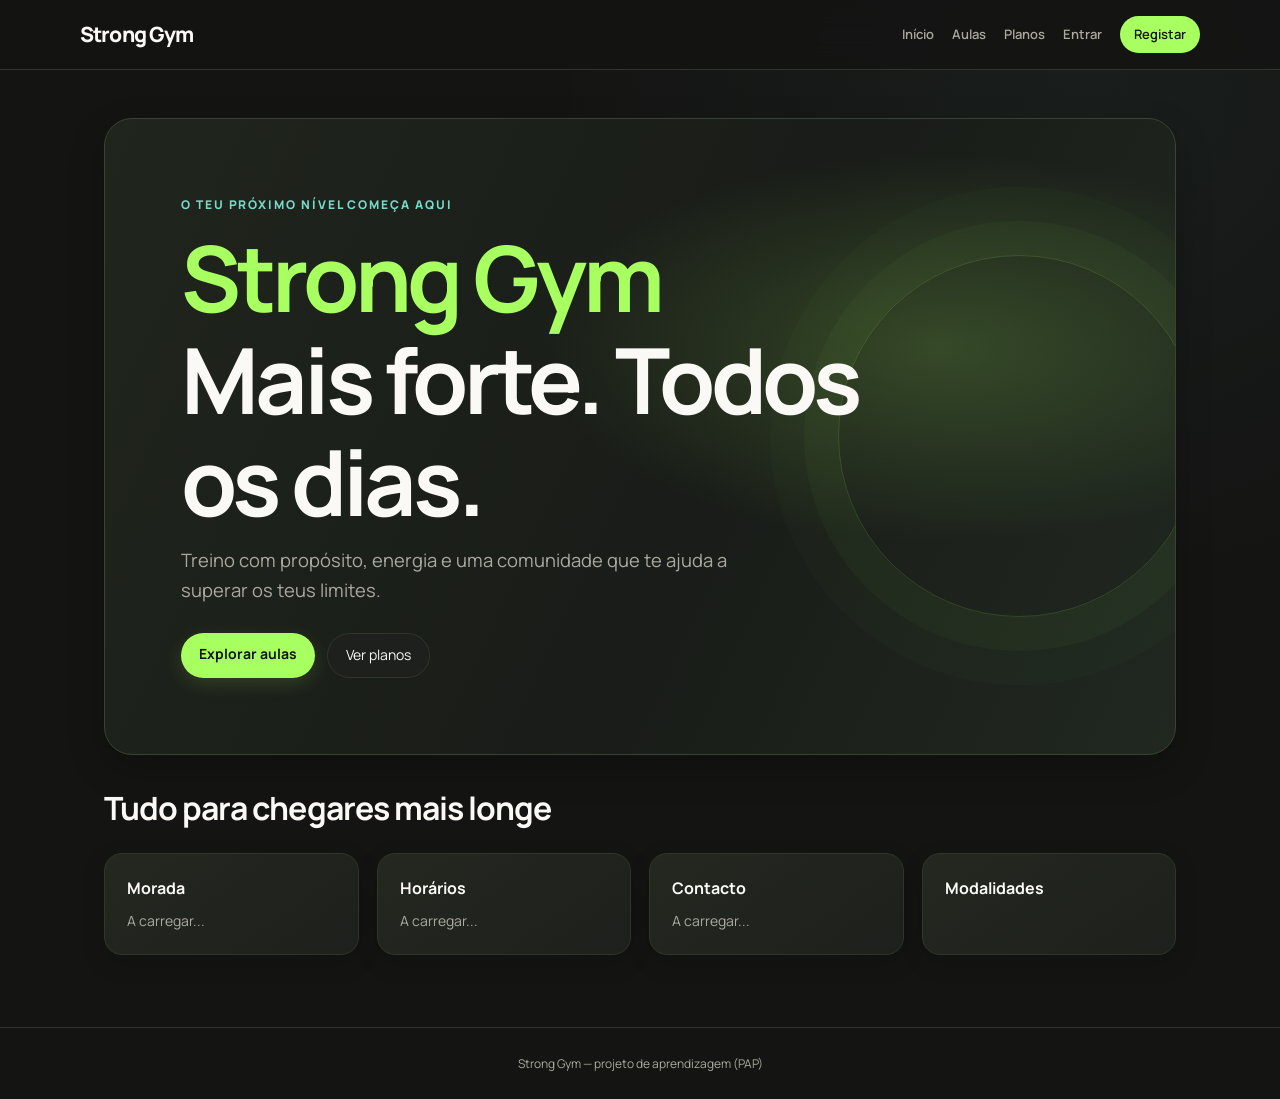
==== frontend/index.html @ 886a68b3 "first commit pap" ====
<!doctype html>
<html lang="pt">
<head>
<meta charset="utf-8">
<meta name="viewport" content="width=device-width, initial-scale=1">
<title>Strong Gym</title>
<link rel="stylesheet" href="css/style.css">
</head>
<body>
<header class="topbar">
  <a href="index.html" class="logo">Strong Gym</a>
  <nav class="menu">
    <a href="index.html">Início</a>
    <a href="aulas.html">Aulas</a>
    <a href="planos.html">Planos</a>
    <span id="navbar-sessao"></span>
  </nav>
</header>

<main class="container">
  <section class="hero">
    <span class="eyebrow">O teu próximo nível começa aqui</span>
    <h1><span id="nome-ginasio">Strong Gym</span><br>Mais forte. Todos os dias.</h1>
    <p class="subtitle">Treino com propósito, energia e uma comunidade que te ajuda a superar os teus limites.</p>
    <div class="hero-actions">
      <a href="aulas.html" class="btn-primary">Explorar aulas</a>
      <a href="planos.html" class="btn-secondary">Ver planos</a>
    </div>
  </section>

  <h2 class="section-heading">Tudo para chegares mais longe</h2>
  <section class="info-grid">
    <div class="card">
      <h3>Morada</h3>
      <p id="info-morada">A carregar...</p>
    </div>
    <div class="card">
      <h3>Horários</h3>
      <p id="info-horarios">A carregar...</p>
    </div>
    <div class="card">
      <h3>Contacto</h3>
      <p id="info-contacto">A carregar...</p>
    </div>
    <div class="card">
      <h3>Modalidades</h3>
      <ul class="tags" id="info-modalidades"></ul>
    </div>
  </section>
</main>

<footer class="footer">Strong Gym — projeto de aprendizagem (PAP)</footer>

<script src="js/api.js"></script>
<script src="js/home.js"></script>
</body>
</html>
---- frontend/css/style.css ----
@import url("https://fonts.googleapis.com/css2?family=Manrope:wght@400;500;600;700;800&display=swap");

:root {
  --bg: #141413;
  --card: #1d201c;
  --card-raised: #242820;
  --border: #30362b;
  --text: #faf9f5;
  --muted: #aaa99f;
  --accent: #a8ff60;
  --accent-blue: #77d9c8;
  --warn: #ff9f6b;
  --radius: 18px;
  --shadow: 0 14px 36px rgb(0 0 0 / 22%);
}

* { box-sizing: border-box; }

body {
  margin: 0;
  min-height: 100vh;
  font-family: "Manrope", -apple-system, "Segoe UI", sans-serif;
  background:
    radial-gradient(ellipse at 85% 8%, rgb(119 217 200 / 5%), transparent 35%),
    var(--bg);
  color: var(--text);
  line-height: 1.6;
}

a { color: var(--text); text-decoration: none; transition: color .2s ease, opacity .2s ease; }

h1, h2, h3, p { overflow-wrap: anywhere; }
h1 { font-size: clamp(2rem, 5vw, 3rem); line-height: 1.12; letter-spacing: -.045em; }
h2 { font-size: clamp(1.5rem, 3vw, 2rem); line-height: 1.2; letter-spacing: -.03em; }

.container {
  max-width: 1120px;
  margin: 0 auto;
  padding: 36px 24px 72px;
}

/* --- Cabeçalho --- */
.topbar {
  display: flex;
  justify-content: space-between;
  align-items: center;
  padding: 16px max(24px, calc((100vw - 1120px) / 2));
  border-bottom: 1px solid var(--border);
  flex-wrap: wrap;
  gap: 16px;
  background: rgb(20 20 19 / 88%);
  backdrop-filter: blur(14px);
}
.logo { font-weight: 800; font-size: 21px; letter-spacing: -.04em; }
.menu { display: flex; gap: 18px; align-items: center; flex-wrap: wrap; }
#navbar-sessao { display: flex; gap: 18px; align-items: center; }
.menu a { font-size: 13px; font-weight: 600; color: var(--muted); }
.menu a:hover { color: var(--accent); }
.btn-nav {
  background: var(--accent);
  color: var(--bg) !important;
  padding: 8px 14px;
  border-radius: 999px;
  font-weight: 700;
}

/* --- Mensagens flash --- */
.flashes { margin-bottom: 16px; }
.flash { padding: 10px 14px; border-radius: 8px; margin-bottom: 8px; font-size: 14px; }
.flash-sucesso { background: #203321; color: var(--accent); }
.flash-erro { background: #3a2321; color: var(--warn); }

/* --- Secção inicial --- */
.hero {
  position: relative;
  isolation: isolate;
  overflow: hidden;
  min-height: 390px;
  display: flex;
  flex-direction: column;
  justify-content: center;
  align-items: flex-start;
  margin: 12px 0 34px;
  padding: clamp(34px, 7vw, 76px);
  border: 1px solid #394332;
  border-radius: 28px;
  background:
    radial-gradient(ellipse at 78% 36%, rgb(168 255 96 / 19%), transparent 34%),
    linear-gradient(115deg, #20251d 0%, #191c18 56%, #202820 100%);
  box-shadow: var(--shadow);
}
.hero::after {
  content: "";
  position: absolute;
  z-index: -1;
  width: 360px;
  height: 360px;
  top: 50%;
  right: -25px;
  border: 1px solid rgb(168 255 96 / 16%);
  border-radius: 50%;
  transform: translateY(-50%);
  box-shadow: 0 0 0 34px rgb(168 255 96 / 3%), 0 0 0 68px rgb(168 255 96 / 2%);
}
.hero h1 { max-width: 700px; margin: 12px 0 14px; font-size: clamp(2.8rem, 7.5vw, 5.7rem); }
.hero h1 span { color: var(--accent); }
.hero .subtitle { max-width: 550px; margin: 0 0 28px; font-size: clamp(1rem, 2vw, 1.15rem); }
.eyebrow { color: var(--accent-blue); font-size: 12px; font-weight: 800; letter-spacing: .16em; text-transform: uppercase; }
.hero-actions { display: flex; flex-wrap: wrap; gap: 12px; }
.section-heading { margin: 0 0 18px; }
.subtitle { color: var(--muted); margin: 0 0 20px; }

.info-grid {
  display: grid;
  grid-template-columns: repeat(auto-fit, minmax(200px, 1fr));
  gap: 18px;
  margin-top: 26px;
}
.card {
  background: linear-gradient(145deg, var(--card-raised), var(--card));
  border: 1px solid var(--border);
  border-radius: var(--radius);
  padding: 22px;
  box-shadow: 0 8px 24px rgb(0 0 0 / 14%);
  transition: transform .22s ease, border-color .22s ease, box-shadow .22s ease;
}
.card:hover { transform: translateY(-3px); border-color: #4a5b3c; box-shadow: var(--shadow); }
.card h3 { margin: 0 0 8px; font-size: 16px; }
.card p { margin: 0; color: var(--muted); font-size: 14px; }
.tags { list-style: none; padding: 0; margin: 0; display: flex; flex-wrap: wrap; gap: 6px; }
.tags li { background: var(--bg); border: 1px solid var(--border); border-radius: 999px; padding: 4px 10px; font-size: 12px; }

/* --- Botões --- */
.btn-primary {
  background: var(--accent);
  color: var(--bg);
  border: none;
  border-radius: 999px;
  padding: 10px 18px;
  font-weight: 700;
  font-size: 14px;
  cursor: pointer;
  display: inline-block;
  text-align: center;
  transition: transform .2s ease, box-shadow .2s ease, filter .2s ease;
  box-shadow: 0 6px 18px rgb(168 255 96 / 14%);
}
.btn-primary:hover { transform: translateY(-2px); filter: brightness(1.06); box-shadow: 0 9px 24px rgb(168 255 96 / 22%); }
.btn-primary:disabled { opacity: .4; cursor: not-allowed; transform: none; }
.btn-secondary {
  background: var(--card);
  border: 1px solid var(--border);
  color: var(--text);
  border-radius: 999px;
  padding: 10px 18px;
  font-size: 14px;
  cursor: pointer;
  transition: background .2s ease, border-color .2s ease, transform .2s ease;
}
.btn-secondary:hover { background: var(--card-raised); border-color: var(--accent-blue); transform: translateY(-2px); }
.btn-cancelar {
  background: transparent;
  border: 1px solid var(--warn);
  color: var(--warn);
  border-radius: 999px;
  padding: 8px 14px;
  font-size: 13px;
  cursor: pointer;
  transition: background .2s ease, transform .2s ease;
}
.btn-cancelar:hover { background: rgb(255 159 107 / 10%); transform: translateY(-1px); }

button, input, select { font: inherit; }
button:focus-visible, a:focus-visible, input:focus-visible, select:focus-visible {
  outline: 2px solid var(--accent-blue);
  outline-offset: 3px;
}

/* --- Filtros --- */
.filtros { display: flex; gap: 10px; flex-wrap: wrap; margin: 20px 0; }

/* --- Lista de aulas --- */
.lista-aulas { display: flex; flex-direction: column; gap: 14px; }
.aula-card { display: flex; justify-content: space-between; align-items: center; gap: 16px; flex-wrap: wrap; }
.aula-card h3 { margin: 0 0 4px; font-size: 16px; }
.meta { color: var(--muted); font-size: 13px; margin: 0; }
.aula-acao { display: flex; align-items: center; gap: 12px; }
.aula-info { display: flex; align-items: center; gap: 16px; }
.modalidade-icon {
  display: grid;
  width: 48px;
  height: 48px;
  flex: 0 0 48px;
  place-items: center;
  border: 1px solid #3a4932;
  border-radius: 15px;
  background: rgb(168 255 96 / 8%);
  color: var(--accent);
  font-size: 22px;
}

.badge { font-size: 12px; font-weight: 700; padding: 4px 10px; border-radius: 999px; }
.badge-livre { background: #203321; color: var(--accent); }
.badge-aviso { background: #3a2b1f; color: var(--warn); }
.badge-esgotado { background: var(--bg); color: var(--muted); border: 1px solid var(--border); }

/* --- Planos --- */
.lista-planos { display: grid; grid-template-columns: repeat(auto-fit, minmax(240px, 1fr)); gap: 18px; }
.plano-card .preco { font-size: 26px; font-weight: 700; color: var(--accent); margin: 6px 0; }

/* --- Formulários (login/registo/admin) --- */
.form-auth { display: flex; flex-direction: column; gap: 8px; max-width: 480px; }
.form-auth label { font-size: 13px; font-weight: 700; color: var(--muted); margin-top: 10px; }
.form-auth input, .form-auth select, .filtros select {
  background: var(--card);
  border: 1px solid var(--border);
  color: var(--text);
  border-radius: 8px;
  padding: 12px 14px;
  font-size: 14px;
  transition: border-color .2s ease, background .2s ease;
}
.form-auth input:focus, .form-auth select:focus, .filtros select:focus { border-color: var(--accent-blue); background: var(--card-raised); }
.form-auth button { margin-top: 18px; }
.hint { color: var(--muted); font-size: 13px; }
.myplan-layout { display: grid; grid-template-columns: minmax(260px, .8fr) minmax(0, 1.2fr); gap: 20px; align-items: start; }
.myplan-result { display: grid; gap: 16px; }
.myplan-result[hidden] { display: none; }
.myplan-result h2 { margin: 0 0 14px; }
.plan-days { display: grid; gap: 10px; margin: 0; padding: 0; list-style: none; }
.plan-days li { display: flex; justify-content: space-between; gap: 14px; padding: 12px 0; border-bottom: 1px solid var(--border); }
.plan-days li:last-child { border-bottom: 0; }
.nutrition-grid { display: grid; grid-template-columns: repeat(2, minmax(0, 1fr)); gap: 12px; }
.nutrition-stat { padding: 16px; border: 1px solid var(--border); border-radius: 14px; background: rgb(168 255 96 / 4%); }
.nutrition-stat strong { display: block; color: var(--accent); font-size: clamp(1.4rem, 4vw, 2rem); }
.nutrition-stat span { color: var(--muted); font-size: 13px; }
.result-note { color: var(--muted); font-size: 12px; margin-top: 14px !important; }

/* --- Admin --- */
.admin-header { display: flex; justify-content: space-between; align-items: center; flex-wrap: wrap; gap: 12px; }
.admin-table { width: 100%; border-collapse: collapse; margin-top: 16px; }
.admin-table th, .admin-table td {
  text-align: left;
  padding: 10px 12px;
  border-bottom: 1px solid var(--border);
  font-size: 14px;
}
.admin-table th { color: var(--muted); font-weight: 600; }
.admin-acoes { display: flex; gap: 10px; align-items: center; }
.admin-acoes a { color: var(--accent); font-size: 13px; }
.admin-acoes form { display: inline; }

.footer { text-align: center; color: var(--muted); font-size: 12px; padding: 26px 20px; border-top: 1px solid var(--border); }

/* --- Responsividade --- */
@media (max-width: 600px) {
  .container { padding: 24px 16px 52px; }
  .topbar { padding: 14px 16px; flex-direction: column; align-items: flex-start; }
  .menu { gap: 12px; }
  #navbar-sessao { gap: 12px; }
  .hero { min-height: 350px; padding: 32px 24px; border-radius: 22px; }
  .hero::after { width: 230px; height: 230px; right: -105px; }
  .aula-card { flex-direction: column; align-items: flex-start; }
  .aula-info { align-items: flex-start; }
  .aula-acao { flex-wrap: wrap; }
  .admin-table { display: block; overflow-x: auto; }
  .myplan-layout { grid-template-columns: 1fr; }
  .plan-days li { flex-direction: column; gap: 2px; }
}

@media (prefers-reduced-motion: reduce) {
  *, *::before, *::after { scroll-behavior: auto !important; transition-duration: .01ms !important; }
}
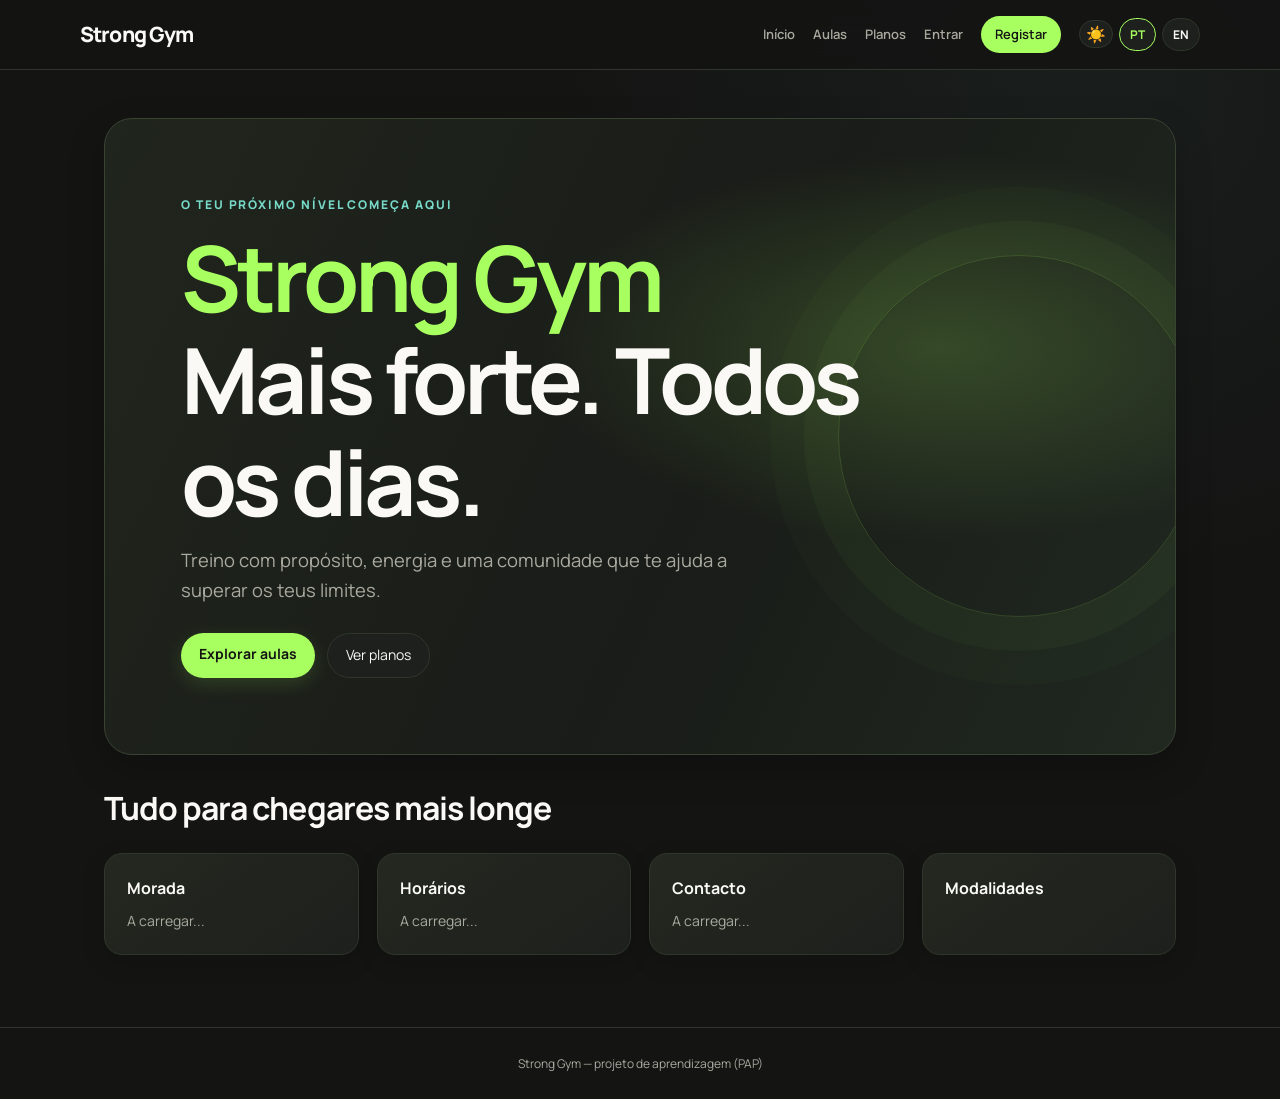
==== commit af4ff3c3: "adicionei modo escuro e claro e site pt e Eng" ====
--- a/frontend/index.html
+++ b/frontend/index.html
@@ -5,6 +5,7 @@
 <meta name="viewport" content="width=device-width, initial-scale=1">
 <title>Strong Gym</title>
 <link rel="stylesheet" href="css/style.css">
+<script src="js/traducoes.js"></script>
 </head>
 <body>
 <header class="topbar">
--- a/frontend/css/style.css
+++ b/frontend/css/style.css
@@ -1,5 +1,6 @@
 @import url("https://fonts.googleapis.com/css2?family=Manrope:wght@400;500;600;700;800&display=swap");
 
+/* Each theme changes this palette only; the rest of the stylesheet uses these tokens. */
 :root {
   --bg: #141413;
   --card: #1d201c;
@@ -12,6 +13,62 @@
   --warn: #ff9f6b;
   --radius: 18px;
   --shadow: 0 14px 36px rgb(0 0 0 / 22%);
+  --card-shadow: 0 8px 24px rgb(0 0 0 / 14%);
+  --page-glow: rgb(119 217 200 / 5%);
+  --topbar-bg: rgb(20 20 19 / 88%);
+  --success-bg: #203321;
+  --error-bg: #3a2321;
+  --hero-border: #394332;
+  --hero-glow: rgb(168 255 96 / 19%);
+  --hero-start: #20251d;
+  --hero-middle: #191c18;
+  --hero-end: #202820;
+  --hero-ring: rgb(168 255 96 / 16%);
+  --hero-ring-shadow: rgb(168 255 96 / 3%);
+  --hero-ring-shadow-soft: rgb(168 255 96 / 2%);
+  --card-hover-border: #4a5b3c;
+  --button-shadow: rgb(168 255 96 / 14%);
+  --button-shadow-hover: rgb(168 255 96 / 22%);
+  --cancel-hover-bg: rgb(255 159 107 / 10%);
+  --icon-border: #3a4932;
+  --icon-bg: rgb(168 255 96 / 8%);
+  --warning-bg: #3a2b1f;
+  --nutrition-bg: rgb(168 255 96 / 4%);
+}
+
+:root.light-theme,
+body.light-theme {
+  --bg: #f4f6f1;
+  --card: #ffffff;
+  --card-raised: #edf1e8;
+  --border: #d7dfcf;
+  --text: #20251d;
+  --muted: #5f6859;
+  --accent: #4c7c20;
+  --accent-blue: #167a70;
+  --warn: #a6471c;
+  --shadow: 0 14px 36px rgb(30 45 20 / 12%);
+  --card-shadow: 0 8px 24px rgb(30 45 20 / 8%);
+  --page-glow: rgb(22 122 112 / 7%);
+  --topbar-bg: rgb(244 246 241 / 90%);
+  --success-bg: #e4f0dc;
+  --error-bg: #f8e8e1;
+  --hero-border: #d0ddc7;
+  --hero-glow: rgb(105 158 52 / 12%);
+  --hero-start: #edf3e7;
+  --hero-middle: #f7f8f4;
+  --hero-end: #e8f0e4;
+  --hero-ring: rgb(76 124 32 / 20%);
+  --hero-ring-shadow: rgb(76 124 32 / 6%);
+  --hero-ring-shadow-soft: rgb(76 124 32 / 3%);
+  --card-hover-border: #a8bd96;
+  --button-shadow: rgb(76 124 32 / 16%);
+  --button-shadow-hover: rgb(76 124 32 / 22%);
+  --cancel-hover-bg: rgb(166 71 28 / 9%);
+  --icon-border: #c9d9bc;
+  --icon-bg: rgb(76 124 32 / 9%);
+  --warning-bg: #f6e9dc;
+  --nutrition-bg: rgb(76 124 32 / 5%);
 }
 
 * { box-sizing: border-box; }
@@ -21,7 +78,7 @@
   min-height: 100vh;
   font-family: "Manrope", -apple-system, "Segoe UI", sans-serif;
   background:
-    radial-gradient(ellipse at 85% 8%, rgb(119 217 200 / 5%), transparent 35%),
+    radial-gradient(ellipse at 85% 8%, var(--page-glow), transparent 35%),
     var(--bg);
   color: var(--text);
   line-height: 1.6;
@@ -48,12 +105,25 @@
   border-bottom: 1px solid var(--border);
   flex-wrap: wrap;
   gap: 16px;
-  background: rgb(20 20 19 / 88%);
+  background: var(--topbar-bg);
   backdrop-filter: blur(14px);
 }
 .logo { font-weight: 800; font-size: 21px; letter-spacing: -.04em; }
 .menu { display: flex; gap: 18px; align-items: center; flex-wrap: wrap; }
 #navbar-sessao { display: flex; gap: 18px; align-items: center; }
+.nav-tools { display: flex; align-items: center; gap: 6px; }
+.nav-control {
+  border: 1px solid var(--border);
+  border-radius: 999px;
+  background: var(--card);
+  color: var(--text);
+  padding: 6px 10px;
+  font-size: 12px;
+  font-weight: 700;
+  cursor: pointer;
+}
+.nav-control[aria-pressed="true"] { border-color: var(--accent); color: var(--accent); }
+.theme-control { min-width: 34px; padding: 5px; font-size: 16px; line-height: 1; }
 .menu a { font-size: 13px; font-weight: 600; color: var(--muted); }
 .menu a:hover { color: var(--accent); }
 .btn-nav {
@@ -67,8 +137,8 @@
 /* --- Mensagens flash --- */
 .flashes { margin-bottom: 16px; }
 .flash { padding: 10px 14px; border-radius: 8px; margin-bottom: 8px; font-size: 14px; }
-.flash-sucesso { background: #203321; color: var(--accent); }
-.flash-erro { background: #3a2321; color: var(--warn); }
+.flash-sucesso { background: var(--success-bg); color: var(--accent); }
+.flash-erro { background: var(--error-bg); color: var(--warn); }
 
 /* --- Secção inicial --- */
 .hero {
@@ -82,11 +152,11 @@
   align-items: flex-start;
   margin: 12px 0 34px;
   padding: clamp(34px, 7vw, 76px);
-  border: 1px solid #394332;
+  border: 1px solid var(--hero-border);
   border-radius: 28px;
   background:
-    radial-gradient(ellipse at 78% 36%, rgb(168 255 96 / 19%), transparent 34%),
-    linear-gradient(115deg, #20251d 0%, #191c18 56%, #202820 100%);
+    radial-gradient(ellipse at 78% 36%, var(--hero-glow), transparent 34%),
+    linear-gradient(115deg, var(--hero-start) 0%, var(--hero-middle) 56%, var(--hero-end) 100%);
   box-shadow: var(--shadow);
 }
 .hero::after {
@@ -97,10 +167,10 @@
   height: 360px;
   top: 50%;
   right: -25px;
-  border: 1px solid rgb(168 255 96 / 16%);
+  border: 1px solid var(--hero-ring);
   border-radius: 50%;
   transform: translateY(-50%);
-  box-shadow: 0 0 0 34px rgb(168 255 96 / 3%), 0 0 0 68px rgb(168 255 96 / 2%);
+  box-shadow: 0 0 0 34px var(--hero-ring-shadow), 0 0 0 68px var(--hero-ring-shadow-soft);
 }
 .hero h1 { max-width: 700px; margin: 12px 0 14px; font-size: clamp(2.8rem, 7.5vw, 5.7rem); }
 .hero h1 span { color: var(--accent); }
@@ -121,10 +191,10 @@
   border: 1px solid var(--border);
   border-radius: var(--radius);
   padding: 22px;
-  box-shadow: 0 8px 24px rgb(0 0 0 / 14%);
+  box-shadow: var(--card-shadow);
   transition: transform .22s ease, border-color .22s ease, box-shadow .22s ease;
 }
-.card:hover { transform: translateY(-3px); border-color: #4a5b3c; box-shadow: var(--shadow); }
+.card:hover { transform: translateY(-3px); border-color: var(--card-hover-border); box-shadow: var(--shadow); }
 .card h3 { margin: 0 0 8px; font-size: 16px; }
 .card p { margin: 0; color: var(--muted); font-size: 14px; }
 .tags { list-style: none; padding: 0; margin: 0; display: flex; flex-wrap: wrap; gap: 6px; }
@@ -143,9 +213,9 @@
   display: inline-block;
   text-align: center;
   transition: transform .2s ease, box-shadow .2s ease, filter .2s ease;
-  box-shadow: 0 6px 18px rgb(168 255 96 / 14%);
-}
-.btn-primary:hover { transform: translateY(-2px); filter: brightness(1.06); box-shadow: 0 9px 24px rgb(168 255 96 / 22%); }
+  box-shadow: 0 6px 18px var(--button-shadow);
+}
+.btn-primary:hover { transform: translateY(-2px); filter: brightness(1.06); box-shadow: 0 9px 24px var(--button-shadow-hover); }
 .btn-primary:disabled { opacity: .4; cursor: not-allowed; transform: none; }
 .btn-secondary {
   background: var(--card);
@@ -168,7 +238,7 @@
   cursor: pointer;
   transition: background .2s ease, transform .2s ease;
 }
-.btn-cancelar:hover { background: rgb(255 159 107 / 10%); transform: translateY(-1px); }
+.btn-cancelar:hover { background: var(--cancel-hover-bg); transform: translateY(-1px); }
 
 button, input, select { font: inherit; }
 button:focus-visible, a:focus-visible, input:focus-visible, select:focus-visible {
@@ -192,16 +262,16 @@
   height: 48px;
   flex: 0 0 48px;
   place-items: center;
-  border: 1px solid #3a4932;
+  border: 1px solid var(--icon-border);
   border-radius: 15px;
-  background: rgb(168 255 96 / 8%);
+  background: var(--icon-bg);
   color: var(--accent);
   font-size: 22px;
 }
 
 .badge { font-size: 12px; font-weight: 700; padding: 4px 10px; border-radius: 999px; }
-.badge-livre { background: #203321; color: var(--accent); }
-.badge-aviso { background: #3a2b1f; color: var(--warn); }
+.badge-livre { background: var(--success-bg); color: var(--accent); }
+.badge-aviso { background: var(--warning-bg); color: var(--warn); }
 .badge-esgotado { background: var(--bg); color: var(--muted); border: 1px solid var(--border); }
 
 /* --- Planos --- */
@@ -231,7 +301,7 @@
 .plan-days li { display: flex; justify-content: space-between; gap: 14px; padding: 12px 0; border-bottom: 1px solid var(--border); }
 .plan-days li:last-child { border-bottom: 0; }
 .nutrition-grid { display: grid; grid-template-columns: repeat(2, minmax(0, 1fr)); gap: 12px; }
-.nutrition-stat { padding: 16px; border: 1px solid var(--border); border-radius: 14px; background: rgb(168 255 96 / 4%); }
+.nutrition-stat { padding: 16px; border: 1px solid var(--border); border-radius: 14px; background: var(--nutrition-bg); }
 .nutrition-stat strong { display: block; color: var(--accent); font-size: clamp(1.4rem, 4vw, 2rem); }
 .nutrition-stat span { color: var(--muted); font-size: 13px; }
 .result-note { color: var(--muted); font-size: 12px; margin-top: 14px !important; }
